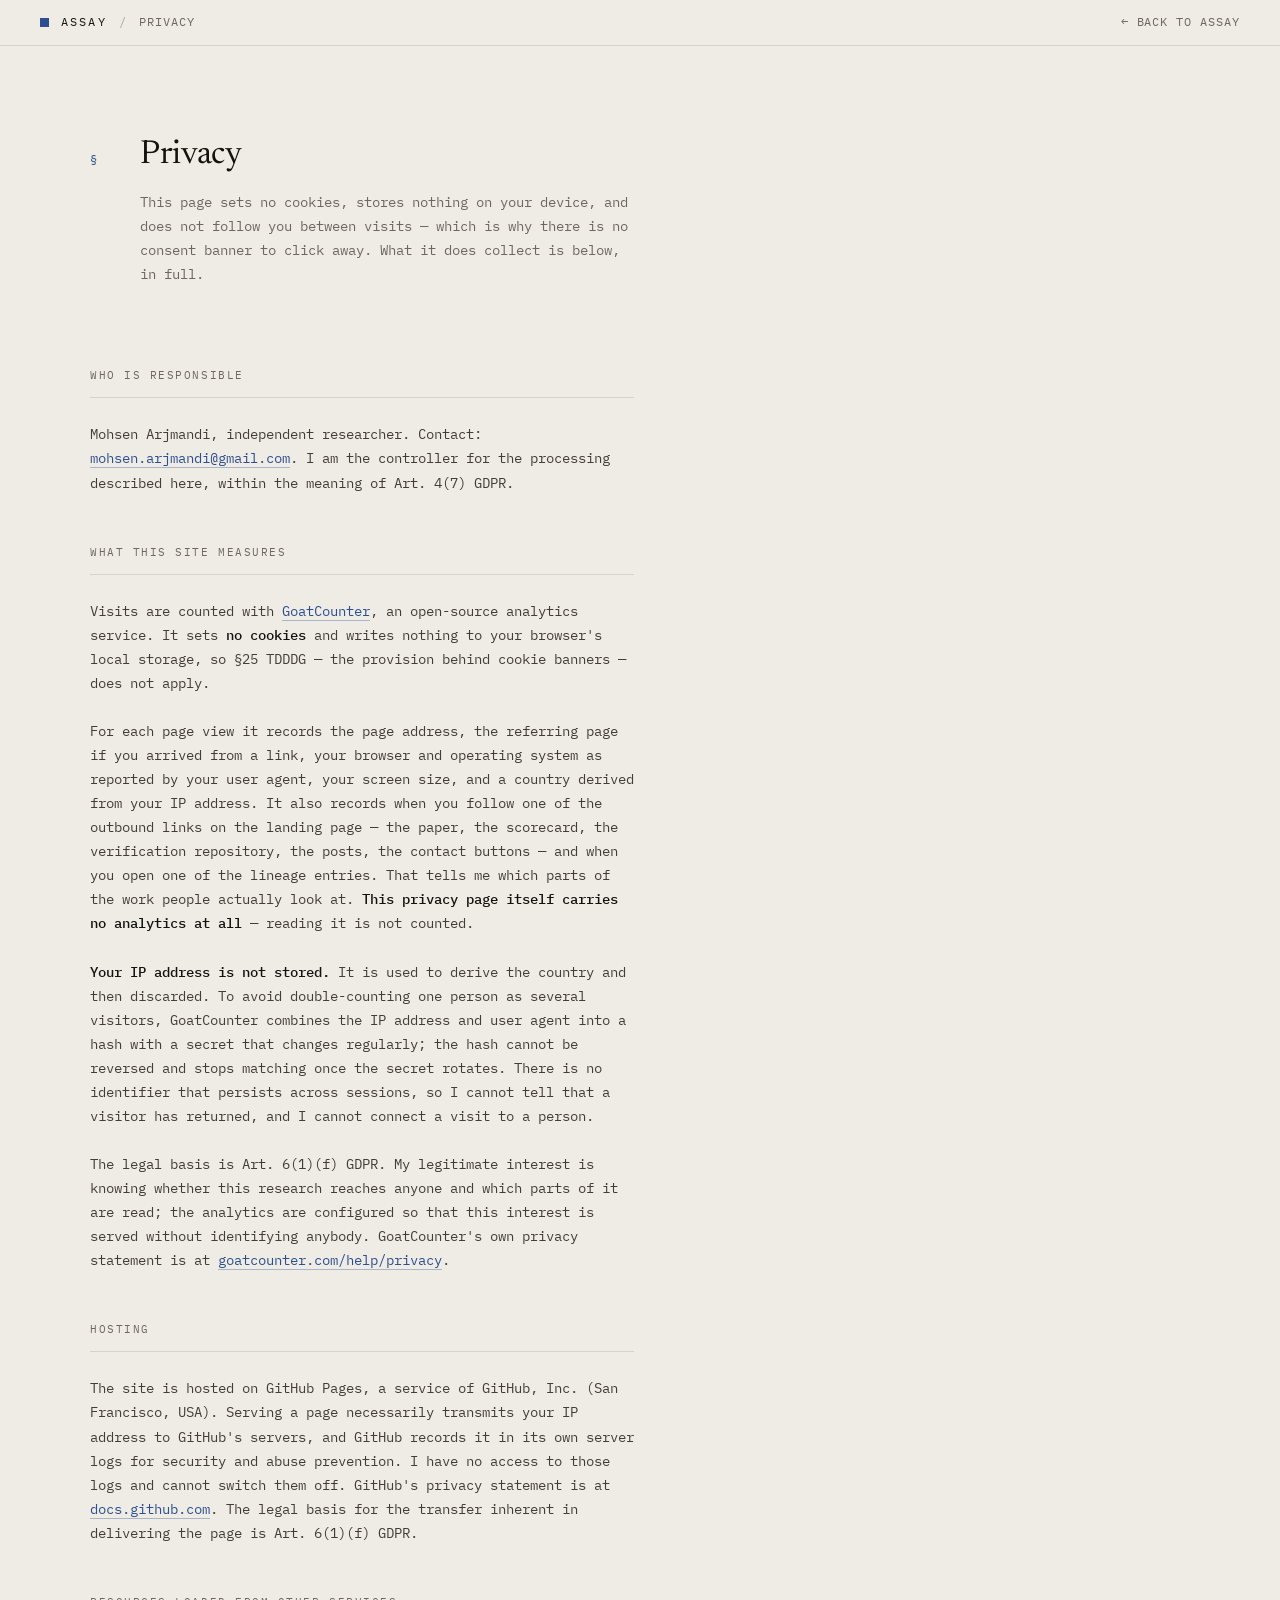
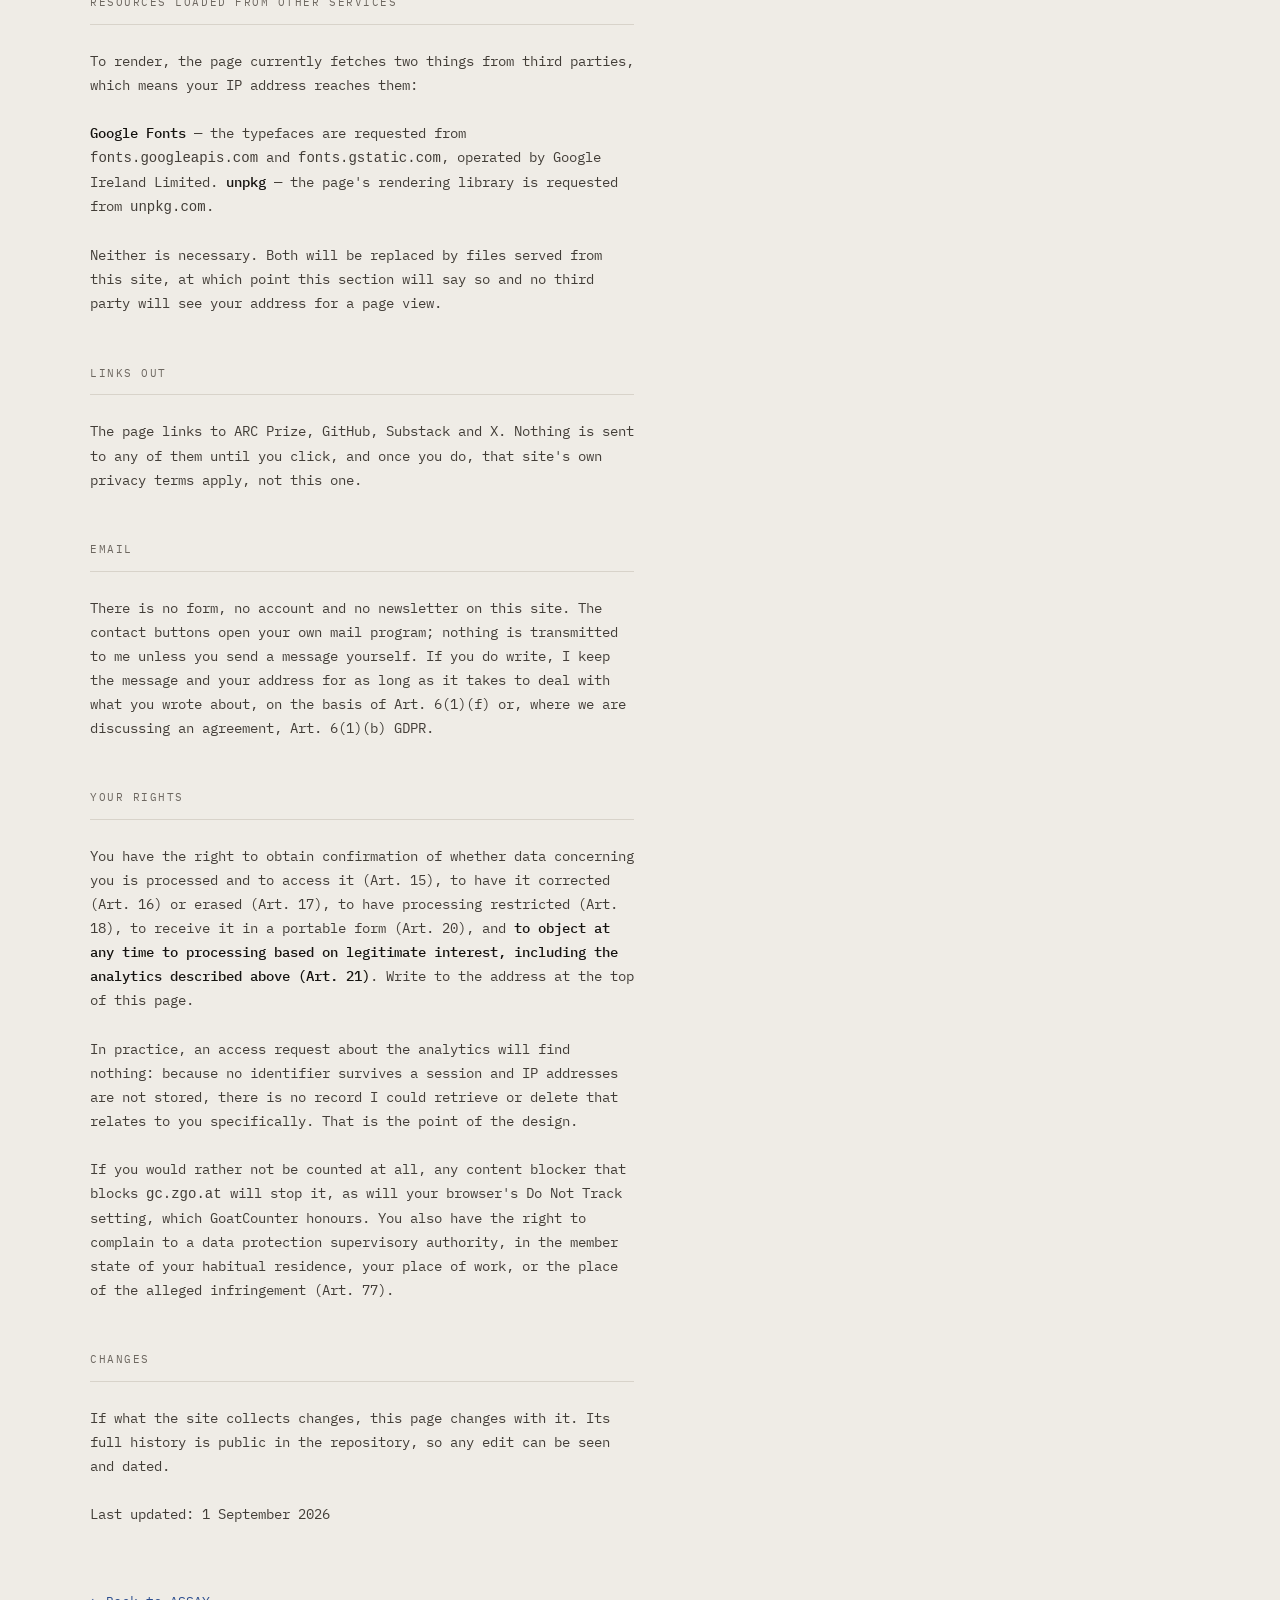
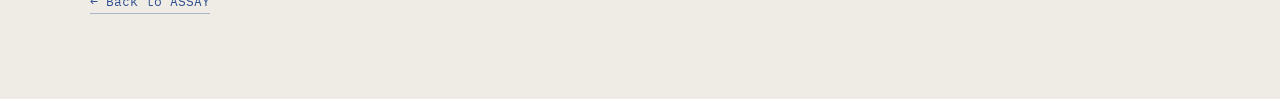
==== privacy.html @ 1b64b1d7 "turn analytics on, add /privacy.html, share one stylesheet GoatCounter - SITE set to assaysite; the " ====
<!DOCTYPE html>
<html lang="en">
<head>
<meta charset="utf-8">
<meta name="viewport" content="width=device-width, initial-scale=1">
<title>Privacy — ASSAY</title>
<meta name="description" content="What this site measures and what it does not. No cookies, no tracking between sessions, no consent banner." />
<meta name="robots" content="noindex" />
<link rel="preconnect" href="https://fonts.googleapis.com" />
<link rel="preconnect" href="https://fonts.gstatic.com" crossorigin="" />
<link href="https://fonts.googleapis.com/css2?family=Newsreader:ital,opsz,wght@0,6..72,300;0,6..72,400;0,6..72,500;1,6..72,300&family=IBM+Plex+Mono:ital,wght@0,300;0,400;0,500;1,400&display=swap" rel="stylesheet" />
<link rel="stylesheet" href="./styles.css">
</head>
<body>
<div class="page">

  <div class="nav">
    <div class="nav__brand">
      <span class="nav__mark"></span>
      <span class="nav__name">ASSAY</span>
      <span class="nav__sep">/</span>
      <span class="nav__tag">privacy</span>
    </div>
    <div class="nav__links">
      <a href="./index.html">← Back to ASSAY</a>
    </div>
  </div>

  <section>
    <div class="wrap">
      <div class="shead">
        <span class="shead__num">§</span>
        <div>
          <h1 class="h2">Privacy</h1>
          <p class="lede">This page sets no cookies, stores nothing on your device, and does not follow you between visits — which is why there is no consent banner to click away. What it does collect is below, in full.</p>
        </div>
      </div>

      <div class="prose">

        <div class="psec">
          <span class="eyebrow">Who is responsible</span>
          <p>Mohsen Arjmandi, independent researcher. Contact: <a href="mailto:mohsen.arjmandi@gmail.com">mohsen.arjmandi@gmail.com</a>. I am the controller for the processing described here, within the meaning of Art. 4(7) GDPR.</p>
        </div>

        <div class="psec">
          <span class="eyebrow">What this site measures</span>
          <p>Visits are counted with <a href="https://www.goatcounter.com" target="_blank" rel="noopener">GoatCounter</a>, an open-source analytics service. It sets <strong>no cookies</strong> and writes nothing to your browser's local storage, so §25 TDDDG — the provision behind cookie banners — does not apply.</p>
          <p>For each page view it records the page address, the referring page if you arrived from a link, your browser and operating system as reported by your user agent, your screen size, and a country derived from your IP address. It also records when you follow one of the outbound links on the landing page — the paper, the scorecard, the verification repository, the posts, the contact buttons — and when you open one of the lineage entries. That tells me which parts of the work people actually look at. <strong>This privacy page itself carries no analytics at all</strong> — reading it is not counted.</p>
          <p><strong>Your IP address is not stored.</strong> It is used to derive the country and then discarded. To avoid double-counting one person as several visitors, GoatCounter combines the IP address and user agent into a hash with a secret that changes regularly; the hash cannot be reversed and stops matching once the secret rotates. There is no identifier that persists across sessions, so I cannot tell that a visitor has returned, and I cannot connect a visit to a person.</p>
          <p>The legal basis is Art. 6(1)(f) GDPR. My legitimate interest is knowing whether this research reaches anyone and which parts of it are read; the analytics are configured so that this interest is served without identifying anybody. GoatCounter's own privacy statement is at <a href="https://www.goatcounter.com/help/privacy" target="_blank" rel="noopener">goatcounter.com/help/privacy</a>.</p>
        </div>

        <div class="psec">
          <span class="eyebrow">Hosting</span>
          <p>The site is hosted on GitHub Pages, a service of GitHub, Inc. (San Francisco, USA). Serving a page necessarily transmits your IP address to GitHub's servers, and GitHub records it in its own server logs for security and abuse prevention. I have no access to those logs and cannot switch them off. GitHub's privacy statement is at <a href="https://docs.github.com/site-policy/privacy-policies/github-privacy-statement" target="_blank" rel="noopener">docs.github.com</a>. The legal basis for the transfer inherent in delivering the page is Art. 6(1)(f) GDPR.</p>
        </div>

        <div class="psec">
          <span class="eyebrow">Resources loaded from other services</span>
          <p>To render, the page currently fetches two things from third parties, which means your IP address reaches them:</p>
          <p><strong>Google Fonts</strong> — the typefaces are requested from <code>fonts.googleapis.com</code> and <code>fonts.gstatic.com</code>, operated by Google Ireland Limited. <strong>unpkg</strong> — the page's rendering library is requested from <code>unpkg.com</code>.</p>
          <p>Neither is necessary. Both will be replaced by files served from this site, at which point this section will say so and no third party will see your address for a page view.</p>
        </div>

        <div class="psec">
          <span class="eyebrow">Links out</span>
          <p>The page links to ARC Prize, GitHub, Substack and X. Nothing is sent to any of them until you click, and once you do, that site's own privacy terms apply, not this one.</p>
        </div>

        <div class="psec">
          <span class="eyebrow">Email</span>
          <p>There is no form, no account and no newsletter on this site. The contact buttons open your own mail program; nothing is transmitted to me unless you send a message yourself. If you do write, I keep the message and your address for as long as it takes to deal with what you wrote about, on the basis of Art. 6(1)(f) or, where we are discussing an agreement, Art. 6(1)(b) GDPR.</p>
        </div>

        <div class="psec">
          <span class="eyebrow">Your rights</span>
          <p>You have the right to obtain confirmation of whether data concerning you is processed and to access it (Art. 15), to have it corrected (Art. 16) or erased (Art. 17), to have processing restricted (Art. 18), to receive it in a portable form (Art. 20), and <strong>to object at any time to processing based on legitimate interest, including the analytics described above (Art. 21)</strong>. Write to the address at the top of this page.</p>
          <p>In practice, an access request about the analytics will find nothing: because no identifier survives a session and IP addresses are not stored, there is no record I could retrieve or delete that relates to you specifically. That is the point of the design.</p>
          <p>If you would rather not be counted at all, any content blocker that blocks <code>gc.zgo.at</code> will stop it, as will your browser's Do Not Track setting, which GoatCounter honours. You also have the right to complain to a data protection supervisory authority, in the member state of your habitual residence, your place of work, or the place of the alleged infringement (Art. 77).</p>
        </div>

        <div class="psec">
          <span class="eyebrow">Changes</span>
          <p>If what the site collects changes, this page changes with it. Its full history is public in the repository, so any edit can be seen and dated.</p>
          <p class="updated">Last updated: 1 September 2026</p>
        </div>

        <a class="pback" href="./index.html">← Back to ASSAY</a>
      </div>
    </div>
  </section>

</div>
</body>
</html>
---- styles.css ----
/* ─────────────────────────────────────────────────────────────
   ASSAY — design tokens
   Two faces: Newsreader for display, IBM Plex Mono for the
   instrument voice. Eight type steps, one 4px space grid.
   ───────────────────────────────────────────────────────────── */
:root {
  /* paper */
  --ground:      #efece6;
  --ground-alt:  #f4f2ee;
  --raised:      #faf9f6;
  --card:        #f7f5f1;
  --card-hover:  #eeebe4;

  /* ink */
  --ink:         #1a1815;
  --ink-strong:  #14120f;
  --ink-body:    #423d37;
  --ink-mute:    #6d6760;
  --ink-faint:   #a9a29a;

  /* rules */
  --rule:        #d8d3ca;
  --rule-soft:   #e4e0d8;

  /* accent */
  --accent:      #2d4f8f;
  --accent-deep: #17325f;
  --accent-wash: #eef1f7;
  --accent-rule: #dfe4ef;

  /* dark band */
  --dark:        #1a1815;
  --dark-sunk:   #131110;
  --dark-rule:   #3b352d;
  --dark-ink:    #eae6de;
  --dark-body:   #c4bdb2;
  --dark-mute:   #8b8478;
  --accent-lift: #94aad3;

  /* faces */
  --mono:  'IBM Plex Mono', ui-monospace, SFMono-Regular, Menlo, monospace;
  --serif: Newsreader, 'Iowan Old Style', Georgia, serif;

  /* type scale — 8 steps, no half pixels */
  --fs-label:  11px;
  --fs-micro:  12px;
  --fs-sm:     13px;
  --fs-base:   14px;
  --fs-lede:   15px;
  --fs-h3:     clamp(19px, 2.1vw, 22px);
  --fs-h2:     clamp(25px, 3.2vw, 33px);
  --fs-h1:     clamp(31px, 5.2vw, 52px);
  --fs-metric: clamp(44px, 7.5vw, 64px);
  --fs-quote:  clamp(17px, 2.2vw, 20px);

  --lh-tight: 1.14;
  --lh-snug:  1.35;
  --lh-body:  1.72;

  --ls-caps:  0.14em;

  /* space — 4px grid */
  --s1: 4px;  --s2: 8px;  --s3: 12px; --s4: 16px;
  --s5: 24px; --s6: 32px; --s7: 48px; --s8: 64px; --s9: 96px;

  --wrap:  1180px;
  --pad-x: clamp(20px, 4vw, 40px);
  --pad-y: clamp(52px, 7vw, 88px);
}

* { box-sizing: border-box; }
body { margin: 0; background: var(--ground); }
html { scroll-behavior: smooth; }
@media (prefers-reduced-motion: reduce) {
  html { scroll-behavior: auto; }
  * { transition: none !important; }
}
::selection { background: var(--accent-rule); }

/* ── links ─────────────────────────────────────────────── */
a { color: var(--accent); text-decoration: none; border-bottom: 1px solid rgba(45,79,143,0.35); transition: color .12s ease, border-color .12s ease; }
a:hover { color: var(--accent-deep); border-bottom-color: var(--accent-deep); }
:focus-visible { outline: 2px solid var(--accent); outline-offset: 2px; }
.band--dark :focus-visible { outline-color: var(--accent-lift); }

/* ── shell ─────────────────────────────────────────────── */
.page {
  background: var(--ground);
  color: var(--ink);
  font-family: var(--mono);
  font-size: var(--fs-base);
  line-height: var(--lh-body);
  -webkit-font-smoothing: antialiased;
  overflow-wrap: break-word;
}
.wrap { max-width: var(--wrap); margin: 0 auto; padding: var(--pad-y) var(--pad-x); }
.band { border-top: 1px solid var(--rule); scroll-margin-top: 64px; }
.band--alt  { background: var(--ground-alt); }
.band--tint { background: var(--raised); }
.band--dark { background: var(--dark); color: var(--dark-ink); }

/* ── nav ───────────────────────────────────────────────── */
.nav {
  position: sticky; top: 0; z-index: 20;
  display: flex; align-items: center; justify-content: space-between;
  gap: var(--s5); flex-wrap: nowrap;
  padding: var(--s3) var(--pad-x);
  background: rgba(239,236,230,0.92);
  backdrop-filter: blur(8px);
  border-bottom: 1px solid var(--rule);
  font-size: var(--fs-micro); letter-spacing: 0.08em;
  text-transform: uppercase; color: var(--ink-mute);
}
.nav__brand { display: flex; align-items: center; gap: var(--s3); min-width: 0; overflow: hidden; }
.nav__mark { width: 9px; height: 9px; background: var(--accent); display: block; flex: 0 0 auto; }
.nav__name { color: var(--ink); letter-spacing: 0.18em; flex: 0 0 auto; }
.nav__sep { color: var(--ink-faint); flex: 0 0 auto; }
.nav__tag { overflow: hidden; text-overflow: ellipsis; white-space: nowrap; min-width: 0; }
.nav__links { display: flex; align-items: center; flex-wrap: nowrap; gap: var(--s5); overflow-x: auto; scrollbar-width: none; min-width: 0; margin-left: auto; white-space: nowrap; }
.nav__links::-webkit-scrollbar { display: none; }
.nav__links a { color: var(--ink-mute); border: 0; }
.nav__links a:hover { color: var(--ink); }

/* ── section headers ───────────────────────────────────── */
.shead { display: grid; grid-template-columns: 26px 1fr; gap: var(--s5); align-items: baseline; margin-bottom: var(--s7); }
.shead__num { font-size: var(--fs-micro); color: var(--accent); letter-spacing: 0.1em; }
.band--dark .shead__num { color: var(--accent-lift); }
.h1 { font-family: var(--serif); font-weight: 300; font-size: var(--fs-h1); line-height: var(--lh-tight); letter-spacing: -0.015em; margin: 0 0 var(--s6); color: var(--ink-strong); text-wrap: balance; }
.h2 { font-family: var(--serif); font-weight: 400; font-size: var(--fs-h2); line-height: var(--lh-snug); letter-spacing: -0.01em; margin: 0; color: var(--ink-strong); text-wrap: balance; }
.band--dark .h2 { color: var(--raised); }
.h3 { font-family: var(--serif); font-weight: 400; font-size: var(--fs-h3); line-height: var(--lh-snug); margin: 0; color: var(--ink-strong); }
.lede { margin: var(--s3) 0 0; color: var(--ink-mute); font-size: var(--fs-base); line-height: var(--lh-body); max-width: 62ch; }
.band--dark .lede { color: var(--dark-mute); }

.eyebrow { font-size: var(--fs-label); letter-spacing: var(--ls-caps); text-transform: uppercase; color: var(--ink-mute); }
.eyebrow--accent { color: var(--accent); }
.band--dark .eyebrow { color: var(--dark-mute); }
.band--dark .eyebrow--accent { color: var(--accent-lift); }

/* a labelled sub-block inside a section */
.block { margin-top: var(--s8); }
.block__label { display: block; padding-bottom: var(--s3); border-bottom: 1px solid var(--rule); margin-bottom: 0; }
.band--dark .block__label { border-bottom-color: var(--dark-rule); }

.note { margin: var(--s5) 0 0; font-size: var(--fs-micro); color: var(--ink-mute); max-width: 78ch; line-height: var(--lh-body); }
.note--body { font-size: var(--fs-base); color: var(--ink-body); max-width: 70ch; }
.band--dark .note--body { color: var(--dark-body); }

/* ── hairline cell grid ────────────────────────────────── */
.cells { display: grid; gap: 1px; background: var(--rule); border: 1px solid var(--rule); }
.cells--2 { grid-template-columns: repeat(auto-fit, minmax(min(100%, 300px), 1fr)); }
.cells--3 { grid-template-columns: repeat(auto-fit, minmax(min(100%, 330px), 1fr)); }
.cells--5 { grid-template-columns: repeat(auto-fit, minmax(min(100%, 200px), 1fr)); }
.cell { background: var(--card); padding: var(--s5) var(--s5) var(--s6); }
.cell--raised { background: var(--raised); }
.cell__label { display: block; margin-bottom: var(--s4); }
.cell__body { font-size: var(--fs-sm); color: var(--ink-body); line-height: var(--lh-body); }
.band--dark .cells { background: var(--dark-rule); border-color: var(--dark-rule); }
.band--dark .cell { background: var(--dark-sunk); }
.band--dark .cell__body { color: var(--dark-body); }

/* ── key/value rows ───────────────────────────────────── */
.rows { display: grid; }
.row {
  display: grid; grid-template-columns: minmax(140px, 0.3fr) 1fr;
  gap: var(--s2) var(--s5);
  padding: var(--s4) 0;
  font-size: var(--fs-sm);
  border-bottom: 1px solid var(--rule-soft);
  align-items: baseline;
}
.row:last-child { border-bottom: 0; }
.row__k { color: var(--ink); }
.row__k--accent { color: var(--accent); font-size: var(--fs-label); letter-spacing: var(--ls-caps); text-transform: uppercase; }
.row__v { color: var(--ink-body); line-height: var(--lh-body); max-width: 74ch; }
@media (max-width: 620px) {
  .row { grid-template-columns: 1fr; }
}

/* ── rule lists (was: detached middle dots) ────────────── */
.rules { list-style: none; margin: var(--s5) 0 0; padding: 0; display: grid; gap: var(--s4); font-size: var(--fs-sm); color: var(--ink-body); }
.rules li { position: relative; padding-left: 22px; line-height: var(--lh-body); }
.rules li::before {
  content: ""; position: absolute; left: 0; top: 0.79em;
  width: 5px; height: 5px; background: var(--accent);
}
.band--dark .rules { color: var(--dark-body); }
.band--dark .rules li::before { background: var(--accent-lift); }

/* ── buttons ───────────────────────────────────────────── */
.btns { display: flex; flex-wrap: wrap; gap: var(--s3); }
.btn {
  border: 1px solid var(--ink); background: transparent; color: var(--ink);
  padding: 13px 22px; font-size: var(--fs-sm); letter-spacing: 0.06em;
  text-transform: uppercase; font-family: var(--mono);
  transition: background .14s ease, border-color .14s ease, color .14s ease;
}
.btn--solid { background: var(--ink); color: var(--raised); }
.btn--solid:hover { background: var(--accent); border-color: var(--accent); color: var(--raised); }
.btn--ghost { border-color: #b8b1a7; }
.btn--ghost:hover { border-color: var(--ink); background: var(--card-hover); color: var(--ink); }
.band--dark .btn--solid { background: var(--raised); border-color: var(--raised); color: var(--ink); }
.band--dark .btn--solid:hover { background: var(--accent-lift); border-color: var(--accent-lift); color: var(--ink); }
.band--dark .btn--ghost { border-color: #4a453e; color: var(--dark-ink); }
.band--dark .btn--ghost:hover { border-color: var(--raised); background: transparent; color: var(--raised); }

/* ── metric card ───────────────────────────────────────── */
.stat { border: 1px solid var(--rule); background: var(--card); }
.stat__head { display: flex; flex-wrap: wrap; align-items: flex-end; justify-content: space-between; gap: var(--s4) var(--s5); padding: var(--s5) var(--s5) var(--s5); }
.stat__num { font-family: var(--serif); font-size: var(--fs-metric); line-height: 1; font-weight: 400; letter-spacing: -0.02em; color: var(--ink-strong); font-variant-numeric: tabular-nums; }
.stat__num + .eyebrow { display: block; margin-top: var(--s2); }
.stat__meta { font-size: var(--fs-micro); color: var(--ink-mute); display: flex; flex-wrap: wrap; gap: var(--s1) var(--s4); margin-left: auto; }
.stat__row { border-top: 1px solid var(--rule-soft); padding: var(--s4) var(--s5); font-size: var(--fs-sm); color: var(--ink-body); display: flex; justify-content: space-between; gap: var(--s4); }
.stat__val { color: var(--accent); font-variant-numeric: tabular-nums; }
.stat__foot { border-top: 1px solid var(--rule); padding: var(--s3) var(--s5); background: var(--ground); font-size: var(--fs-micro); }

/* ── figures ───────────────────────────────────────────── */
.fig { margin: 0; }
.fig--lead { margin-top: var(--s9); border-top: 1px solid var(--rule); padding-top: var(--s5); }
.fig--half { max-width: 720px; }
.fig__label { display: flex; justify-content: space-between; align-items: baseline; gap: var(--s4); border-bottom: 1px solid var(--rule); padding-bottom: var(--s3); margin-bottom: var(--s4); }
.fig--lead .fig__label { border-bottom: 0; padding-bottom: 0; }
.band--dark .fig__label { border-bottom-color: var(--dark-rule); }
.fig canvas { display: block; width: 100%; height: auto; }
.fig__cap { font-size: var(--fs-micro); color: var(--ink-mute); margin-top: var(--s4); max-width: 68ch; line-height: var(--lh-body); }
.band--dark .fig__cap { color: var(--dark-mute); }

/* ── data table ────────────────────────────────────────── */
.tablewrap { overflow-x: auto; border: 1px solid var(--rule); background: var(--raised); }
.table { width: 100%; border-collapse: collapse; font-size: var(--fs-sm); min-width: 760px; font-variant-numeric: tabular-nums; }
.table th {
  text-align: left; font-weight: 400; padding: var(--s4) var(--s4);
  border-bottom: 1px solid var(--rule);
  font-size: var(--fs-label); letter-spacing: 0.1em; text-transform: uppercase; color: var(--ink-mute);
  white-space: nowrap;
}
.table td { padding: var(--s4); border-bottom: 1px solid var(--rule-soft); }
.table tbody tr:last-child td { border-bottom: 0; }
.table .num { text-align: right; }
.table .mute { color: var(--ink-mute); }
.table .nil { color: var(--ink-mute); text-align: right; }
.table .yes { color: var(--accent); text-align: right; }
.table tr.is-ours { background: #f0eee8; }
.table tr.is-ours td:first-child { border-left: 2px solid var(--accent); }
.table tr.is-ours .regime { color: var(--accent); }

/* ── terminal ──────────────────────────────────────────────
   A fixed key gutter plus a wrapping value column, so a long
   --expect-head hash wraps under itself instead of being
   clipped by an overflow scroller.
   ───────────────────────────────────────────────────────── */
.term { border: 1px solid var(--dark-rule); background: var(--dark-sunk); padding: var(--s5) var(--s5); }
.term + .term { margin-top: var(--s5); }
.term__line {
  display: flex; gap: 1ch;
  font-family: var(--mono); font-size: var(--fs-sm); line-height: 1.9;
  color: var(--dark-body);
}
.term__k { flex: 0 0 7ch; color: var(--dark-mute); }
.term__v { flex: 1 1 auto; min-width: 0; white-space: pre-wrap; overflow-wrap: anywhere; }
.term__ok { color: var(--accent-lift); }
@media (max-width: 620px) {
  .term__line { display: grid; grid-template-columns: 1fr; gap: 0; }
  .term__line + .term__line { margin-top: var(--s2); }
}

/* ── download rows ─────────────────────────────────────── */
.dl { display: grid; gap: 1px; background: var(--dark-rule); border: 1px solid var(--dark-rule); margin-top: var(--s6); }
.dl a {
  display: flex; justify-content: space-between; align-items: center; gap: var(--s4);
  background: var(--dark-sunk); padding: var(--s4) var(--s5);
  border: 0; color: var(--dark-ink); font-size: var(--fs-sm);
  transition: background .14s ease;
}
.dl a:hover { background: #211d19; color: var(--dark-ink); }
.dl__sub { display: block; font-size: var(--fs-micro); color: var(--dark-mute); margin-top: var(--s1); }
.dl__arrow { color: var(--accent-lift); flex: 0 0 auto; }

/* ── case cards ────────────────────────────────────────── */
.case { background: var(--raised); padding: var(--s5) var(--s5) var(--s6); }
.case__head { display: flex; justify-content: space-between; gap: var(--s4); margin-bottom: var(--s4); font-size: var(--fs-label); letter-spacing: 0.1em; color: var(--accent); }
.case__head span:last-child { color: var(--ink-mute); }
.case__claim { font-family: var(--serif); font-size: var(--fs-h3); line-height: var(--lh-snug); color: var(--ink-strong); margin: 0 0 var(--s3); }
.case__body { margin: 0; font-size: var(--fs-sm); color: var(--ink-mute); line-height: var(--lh-body); }

/* ── protocol panel ────────────────────────────────────── */
.panel { border: 1px solid var(--accent); background: var(--raised); margin-top: var(--s8); }
.panel__head { padding: var(--s5); border-bottom: 1px solid var(--accent-rule); }
.panel__head .h3 { margin-top: var(--s3); }
.panel__grid { display: grid; gap: 1px; background: var(--accent-rule); grid-template-columns: repeat(auto-fit, minmax(min(100%, 240px), 1fr)); }
.panel__grid > div { background: var(--raised); padding: var(--s5); }
.panel__foot { padding: var(--s5); border-top: 1px solid var(--accent-rule); font-family: var(--serif); font-size: var(--fs-quote); line-height: 1.55; color: var(--ink-strong); text-wrap: pretty; }

/* ── lineage timeline: real disclosure rows ────────────── */
.tl { border-top: 1px solid var(--rule); }
.tl__item { border-bottom: 1px solid var(--rule-soft); }
.tl__item[open] { background: var(--ground-alt); }
.tl__item--lead { background: var(--ground-alt); }
.tl__sum {
  display: grid; grid-template-columns: 74px 1fr 16px;
  gap: var(--s2) var(--s5); align-items: baseline;
  padding: var(--s5) var(--s4);
  cursor: pointer; list-style: none;
  transition: background .14s ease;
}
.tl__sum::-webkit-details-marker { display: none; }
.tl__sum:hover { background: var(--card-hover); }
.tl__sum:focus-visible { outline: 2px solid var(--accent); outline-offset: -2px; }
.tl__date { font-size: var(--fs-micro); color: var(--ink-mute); letter-spacing: 0.06em; white-space: nowrap; }
.tl__item--lead .tl__date, .tl__item[open] .tl__date { color: var(--accent); }
.tl__title { font-size: var(--fs-base); color: var(--ink); line-height: var(--lh-snug); }
.tl__item--lead .tl__title { font-family: var(--serif); font-size: var(--fs-h3); }
.tl__mark { position: relative; width: 16px; height: 16px; color: var(--ink-faint); justify-self: end; }
.tl__mark::before, .tl__mark::after {
  content: ""; position: absolute; background: currentColor;
  left: 50%; top: 50%; transition: transform .16s ease, opacity .16s ease;
}
.tl__mark::before { width: 11px; height: 1px; transform: translate(-50%, -50%); }
.tl__mark::after  { width: 1px; height: 11px; transform: translate(-50%, -50%); }
.tl__item[open] .tl__mark { color: var(--accent); }
.tl__item[open] .tl__mark::after { opacity: 0; transform: translate(-50%, -50%) rotate(90deg); }
.tl__sum:hover .tl__mark { color: var(--ink-mute); }
.tl__body { padding: 0 var(--s4) var(--s5) calc(74px + var(--s5) + var(--s4)); }
.tl__note { margin: 0; font-size: var(--fs-sm); color: var(--ink-mute); line-height: var(--lh-body); max-width: 68ch; }
.tl__link { display: inline-block; margin-top: var(--s4); font-size: var(--fs-micro); letter-spacing: 0.04em; }
@media (max-width: 620px) {
  .tl__sum { grid-template-columns: 1fr 16px; }
  .tl__date { grid-column: 1 / -1; }
  .tl__body { padding-left: var(--s4); }
}

/* ── project stack ─────────────────────────────────────── */
.proj { background: var(--card); padding: var(--s5); }
.proj--now { background: var(--accent-wash); border-left: 2px solid var(--accent); }
.proj .h3 { margin: var(--s3) 0 var(--s2); }
.proj__body { font-size: var(--fs-sm); color: var(--ink-mute); line-height: var(--lh-body); }
.proj--now .proj__body { color: var(--ink-body); }

/* ── layout helpers ────────────────────────────────────── */
.split { display: grid; gap: clamp(36px, 4vw, 56px); align-items: start; grid-template-columns: repeat(auto-fit, minmax(min(100%, 360px), 1fr)); }
.split--hero { gap: clamp(40px, 5vw, 72px); grid-template-columns: repeat(auto-fit, minmax(min(100%, 420px), 1fr)); }
.split--wide { grid-template-columns: repeat(auto-fit, minmax(min(100%, 320px), 1fr)); }
.stack { display: grid; gap: 1px; background: var(--rule); border: 1px solid var(--rule); }

/* ── footer ────────────────────────────────────────────── */
.foot { border-top: 1px solid var(--dark-rule); margin-top: var(--s9); padding-top: var(--s5); display: flex; flex-wrap: wrap; gap: var(--s4); justify-content: space-between; font-size: var(--fs-label); color: var(--dark-mute); letter-spacing: 0.06em; }

/* ── prose pages (privacy) ─────────────────────────────────────────
   Static pages that share the landing page's system but not its
   framework: plain HTML, no runtime, so a legal page always renders.
   ───────────────────────────────────────────────────────────────── */
.prose { max-width: 68ch; }
.prose p { margin: 0 0 var(--s5); font-size: var(--fs-base); color: var(--ink-body); line-height: var(--lh-body); }
.prose p:last-child { margin-bottom: 0; }
.prose a { overflow-wrap: anywhere; }
.prose strong { font-weight: 500; color: var(--ink-strong); }
.psec { padding: var(--s7) 0 0; }
.psec:first-of-type { padding-top: var(--s6); }
.psec > .eyebrow { display: block; padding-bottom: var(--s3); border-bottom: 1px solid var(--rule); margin-bottom: var(--s5); }
.pback { display: inline-block; margin-top: var(--s8); font-size: var(--fs-sm); }
.updated { font-size: var(--fs-micro); color: var(--ink-mute); margin: var(--s5) 0 0; }
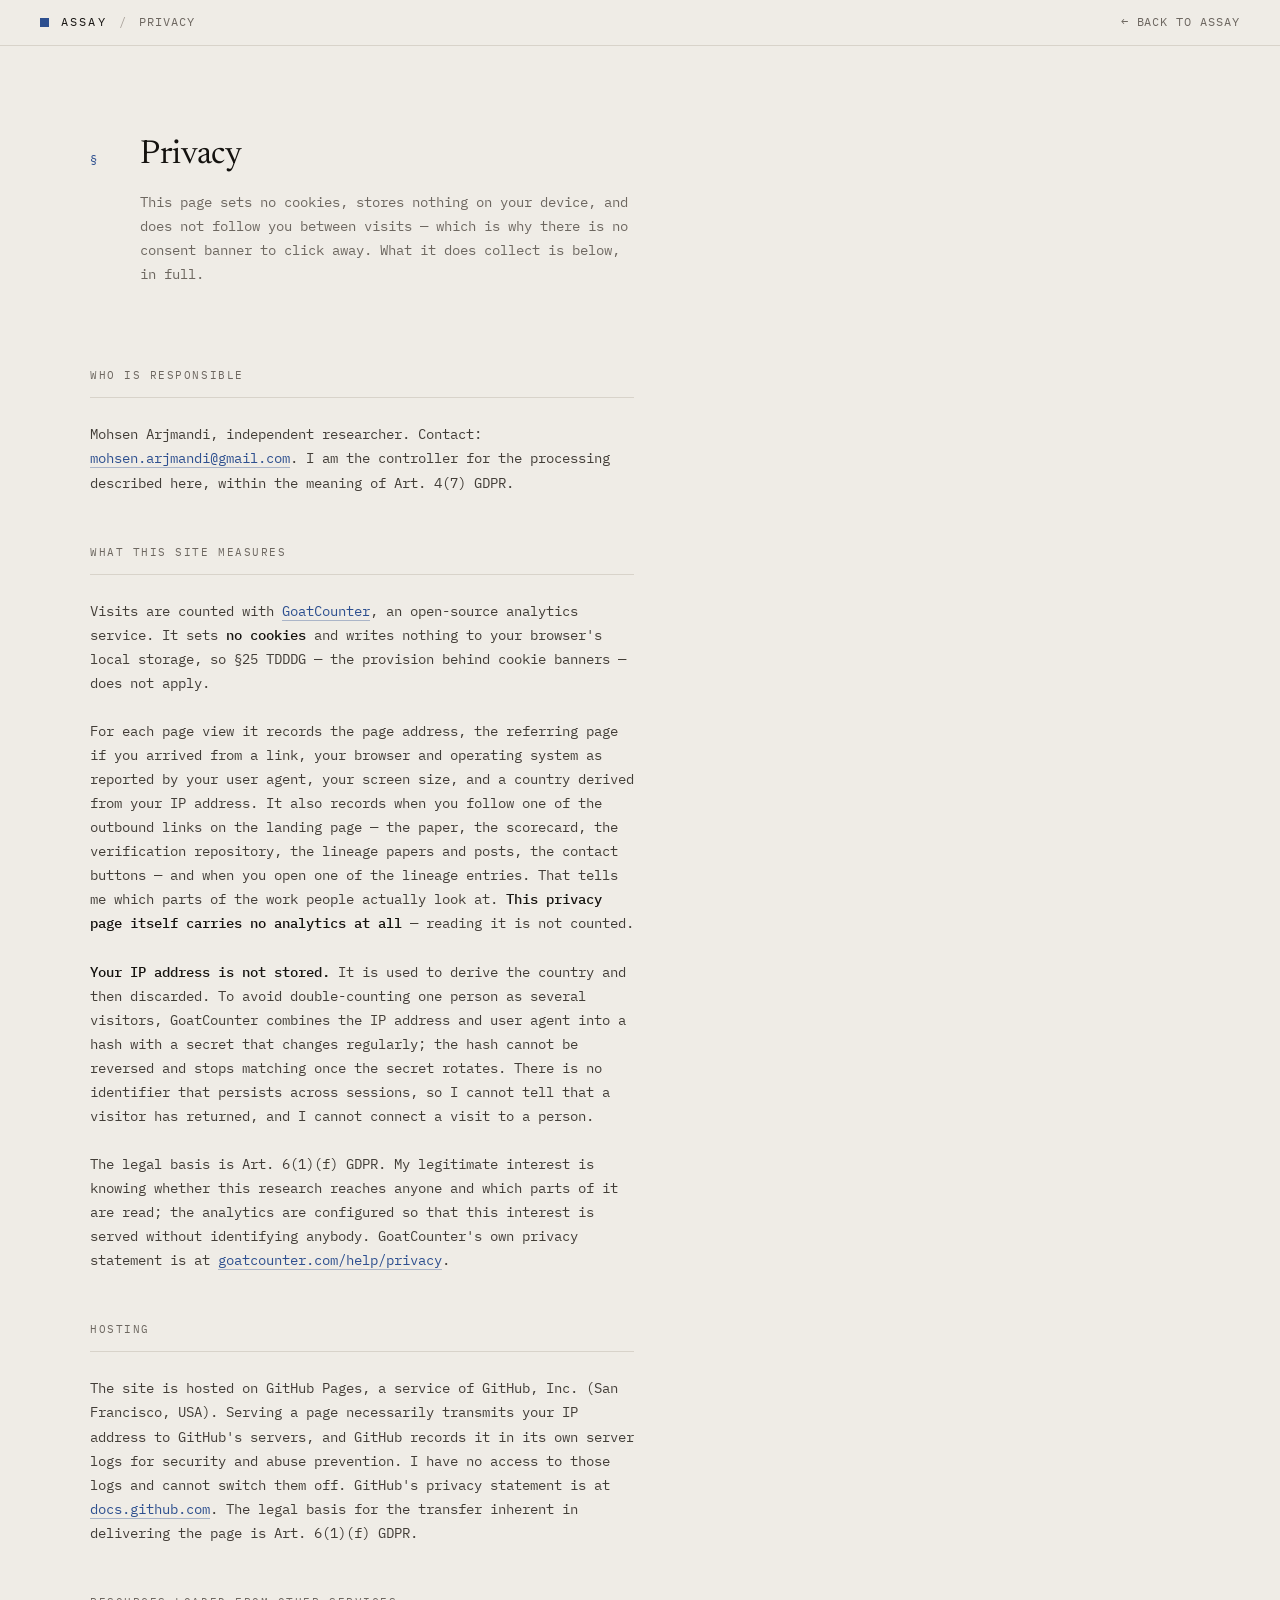
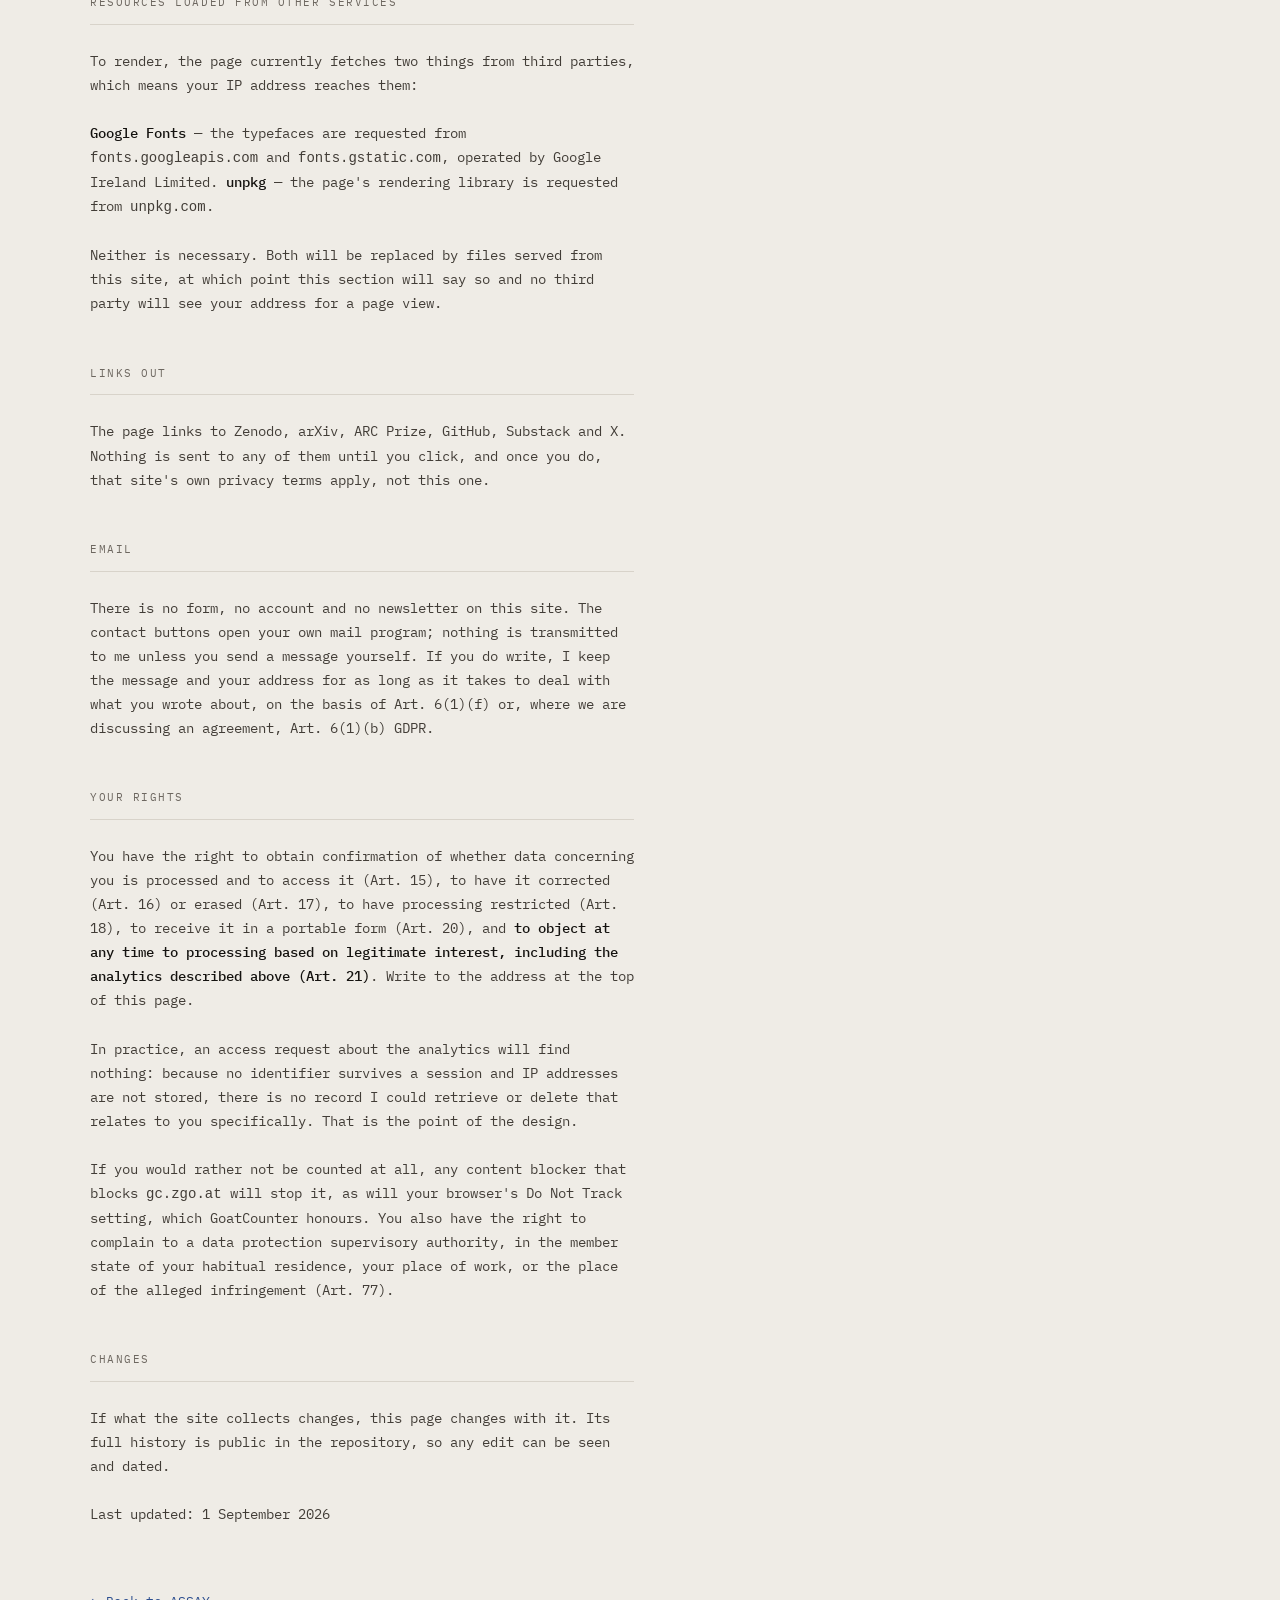
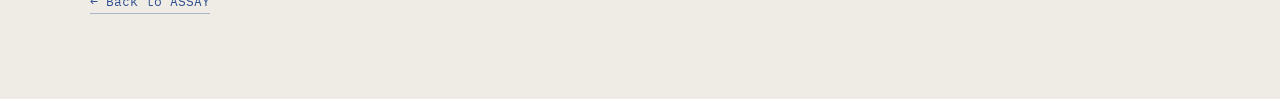
==== commit 82afe301: "analytics, privacy page and shared stylesheet, rebuilt on current main Re-applied onto 66c9dcd rathe" ====
--- a/privacy.html
+++ b/privacy.html
@@ -46,7 +46,7 @@
         <div class="psec">
           <span class="eyebrow">What this site measures</span>
           <p>Visits are counted with <a href="https://www.goatcounter.com" target="_blank" rel="noopener">GoatCounter</a>, an open-source analytics service. It sets <strong>no cookies</strong> and writes nothing to your browser's local storage, so §25 TDDDG — the provision behind cookie banners — does not apply.</p>
-          <p>For each page view it records the page address, the referring page if you arrived from a link, your browser and operating system as reported by your user agent, your screen size, and a country derived from your IP address. It also records when you follow one of the outbound links on the landing page — the paper, the scorecard, the verification repository, the posts, the contact buttons — and when you open one of the lineage entries. That tells me which parts of the work people actually look at. <strong>This privacy page itself carries no analytics at all</strong> — reading it is not counted.</p>
+          <p>For each page view it records the page address, the referring page if you arrived from a link, your browser and operating system as reported by your user agent, your screen size, and a country derived from your IP address. It also records when you follow one of the outbound links on the landing page — the paper, the scorecard, the verification repository, the lineage papers and posts, the contact buttons — and when you open one of the lineage entries. That tells me which parts of the work people actually look at. <strong>This privacy page itself carries no analytics at all</strong> — reading it is not counted.</p>
           <p><strong>Your IP address is not stored.</strong> It is used to derive the country and then discarded. To avoid double-counting one person as several visitors, GoatCounter combines the IP address and user agent into a hash with a secret that changes regularly; the hash cannot be reversed and stops matching once the secret rotates. There is no identifier that persists across sessions, so I cannot tell that a visitor has returned, and I cannot connect a visit to a person.</p>
           <p>The legal basis is Art. 6(1)(f) GDPR. My legitimate interest is knowing whether this research reaches anyone and which parts of it are read; the analytics are configured so that this interest is served without identifying anybody. GoatCounter's own privacy statement is at <a href="https://www.goatcounter.com/help/privacy" target="_blank" rel="noopener">goatcounter.com/help/privacy</a>.</p>
         </div>
@@ -65,7 +65,7 @@
 
         <div class="psec">
           <span class="eyebrow">Links out</span>
-          <p>The page links to ARC Prize, GitHub, Substack and X. Nothing is sent to any of them until you click, and once you do, that site's own privacy terms apply, not this one.</p>
+          <p>The page links to Zenodo, arXiv, ARC Prize, GitHub, Substack and X. Nothing is sent to any of them until you click, and once you do, that site's own privacy terms apply, not this one.</p>
         </div>
 
         <div class="psec">
--- a/styles.css
+++ b/styles.css
@@ -134,8 +134,9 @@
 
 .eyebrow { font-size: var(--fs-label); letter-spacing: var(--ls-caps); text-transform: uppercase; color: var(--ink-mute); }
 .eyebrow--accent { color: var(--accent); }
-.band--dark .eyebrow { color: var(--dark-mute); }
+.band--dark .eyebrow { color: var(--dark); }
 .band--dark .eyebrow--accent { color: var(--accent-lift); }
+.eyebrow.block__label { font-size: var(--fs-lede); }
 
 /* a labelled sub-block inside a section */
 .block { margin-top: var(--s8); }
@@ -158,6 +159,7 @@
 .band--dark .cells { background: var(--dark-rule); border-color: var(--dark-rule); }
 .band--dark .cell { background: var(--dark-sunk); }
 .band--dark .cell__body { color: var(--dark-body); }
+.eyebrow.cell__label { font-size: var(--fs-base); }
 
 /* ── key/value rows ───────────────────────────────────── */
 .rows { display: grid; }
@@ -172,6 +174,8 @@
 .row:last-child { border-bottom: 0; }
 .row__k { color: var(--ink); }
 .row__k--accent { color: var(--accent); font-size: var(--fs-label); letter-spacing: var(--ls-caps); text-transform: uppercase; }
+.row__k { font-size: var(--fs-lede); }
+.row__k--accent { font-size: var(--fs-sm); }
 .row__v { color: var(--ink-body); line-height: var(--lh-body); max-width: 74ch; }
 @media (max-width: 620px) {
   .row { grid-template-columns: 1fr; }
@@ -224,6 +228,11 @@
 .fig canvas { display: block; width: 100%; height: auto; }
 .fig__cap { font-size: var(--fs-micro); color: var(--ink-mute); margin-top: var(--s4); max-width: 68ch; line-height: var(--lh-body); }
 .band--dark .fig__cap { color: var(--dark-mute); }
+@media (max-width: 620px) {
+  /* Fig. 1 carries a title and a stage list; side by side they break
+     mid-phrase on a phone, so give each its own full-width line. */
+  .fig__label { flex-direction: column; align-items: flex-start; gap: var(--s2); }
+}
 
 /* ── data table ────────────────────────────────────────── */
 .tablewrap { overflow-x: auto; border: 1px solid var(--rule); background: var(--raised); }
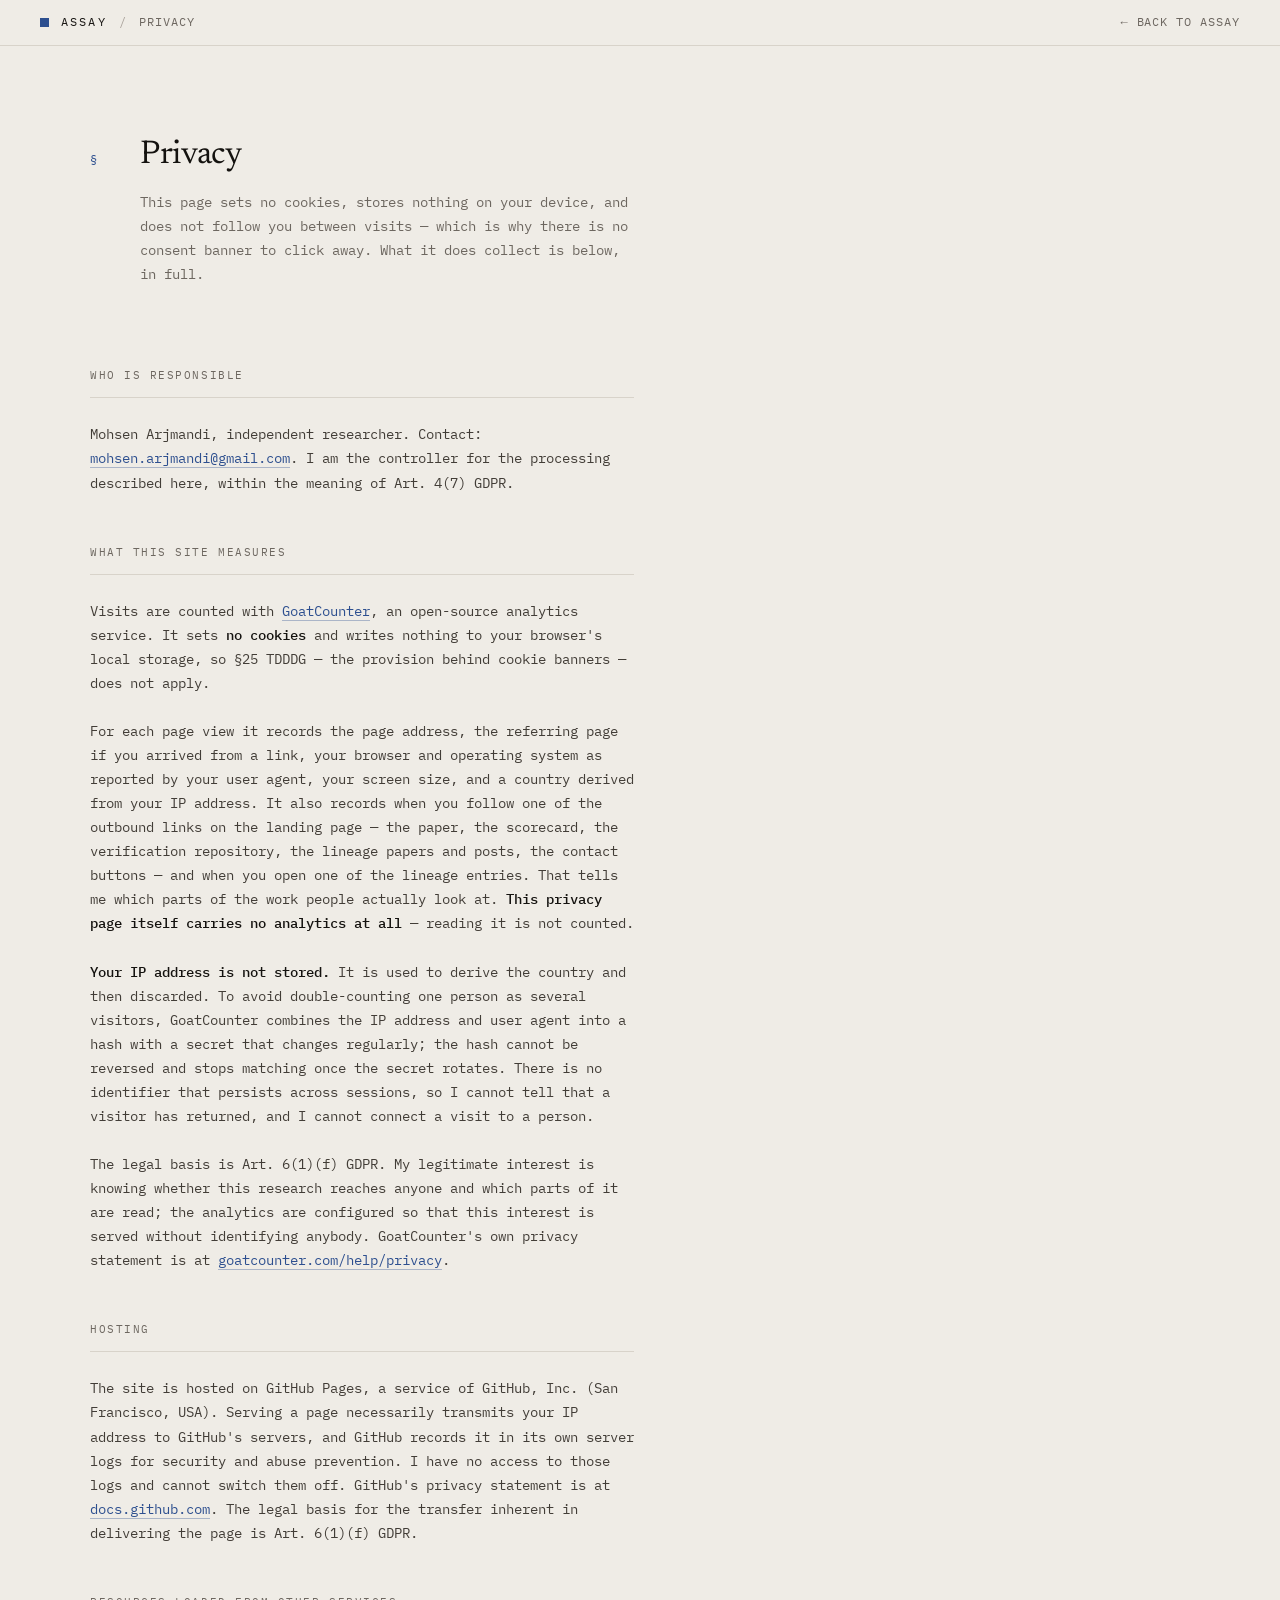
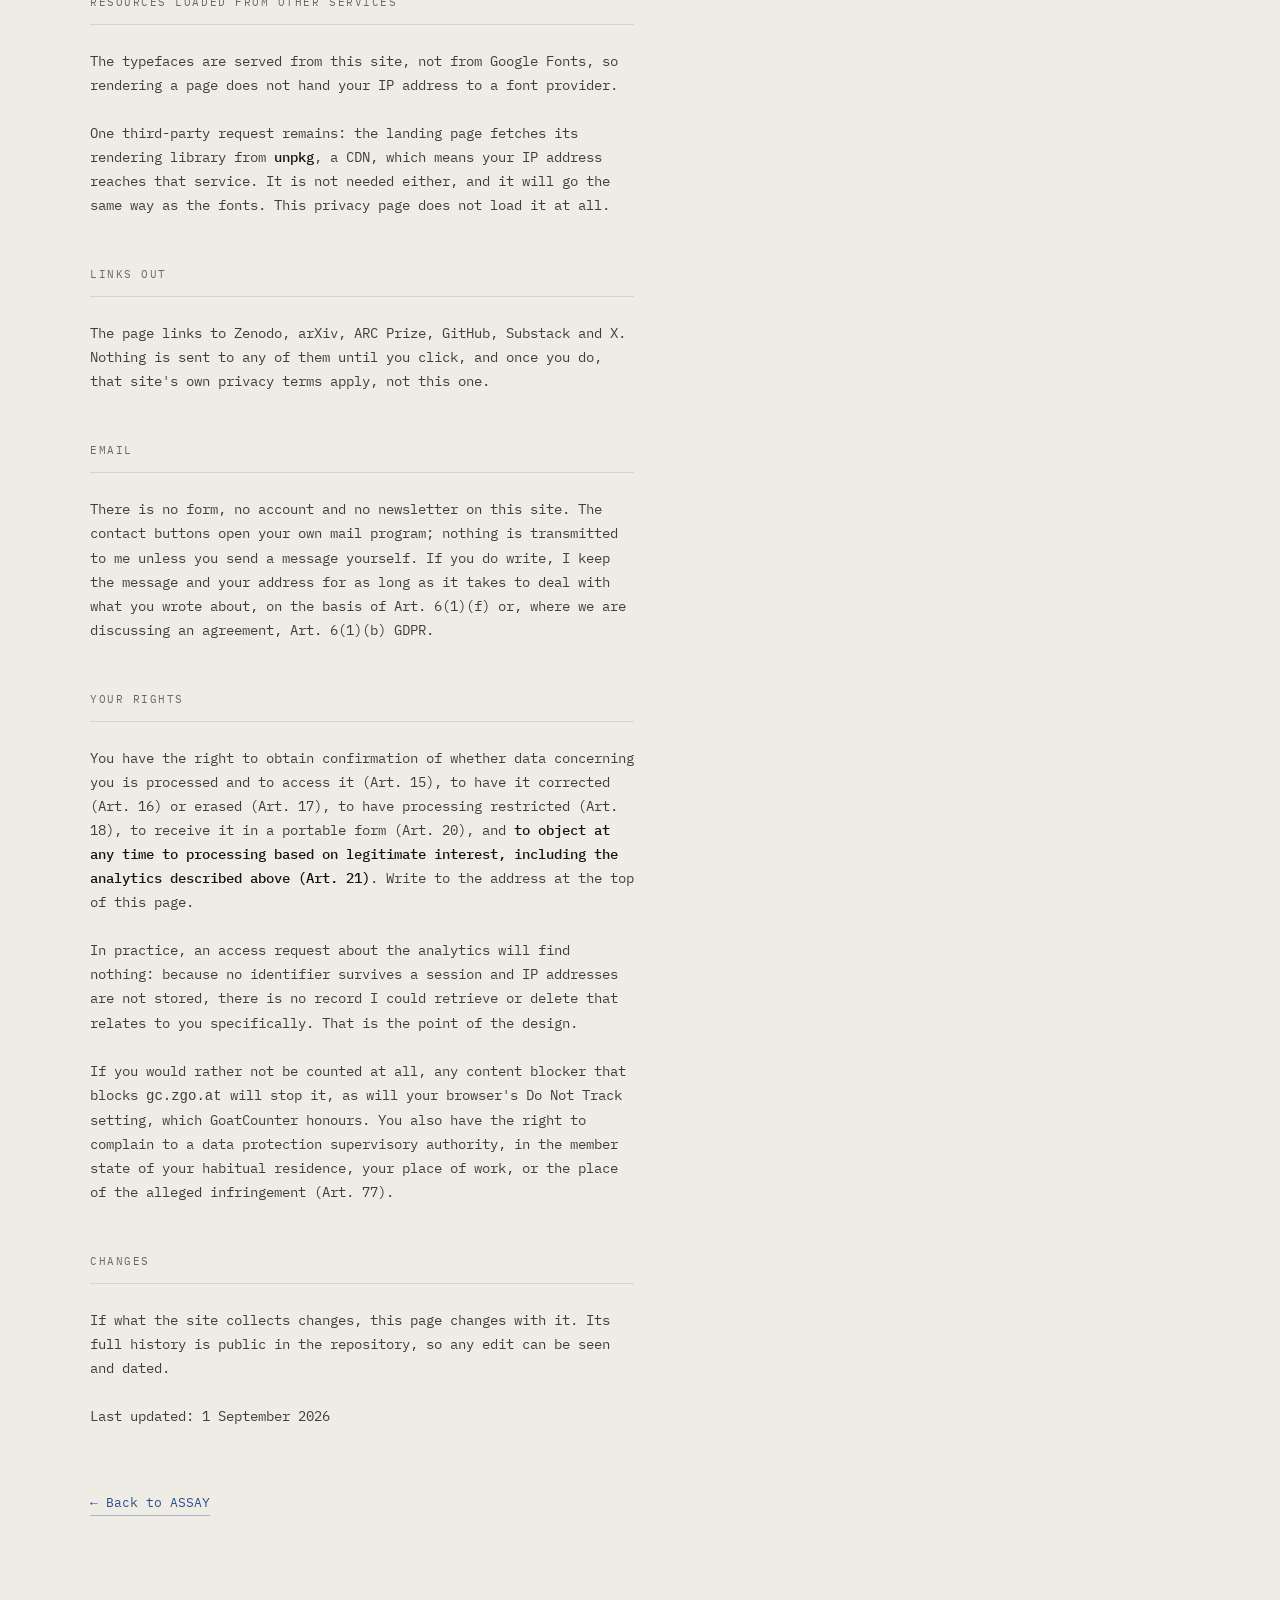
==== commit 8ebd0004: "self-host the fonts; the page no longer calls Google Hot-linking fonts.googleapis.com sent every vis" ====
--- a/privacy.html
+++ b/privacy.html
@@ -6,9 +6,8 @@
 <title>Privacy — ASSAY</title>
 <meta name="description" content="What this site measures and what it does not. No cookies, no tracking between sessions, no consent banner." />
 <meta name="robots" content="noindex" />
-<link rel="preconnect" href="https://fonts.googleapis.com" />
-<link rel="preconnect" href="https://fonts.gstatic.com" crossorigin="" />
-<link href="https://fonts.googleapis.com/css2?family=Newsreader:ital,opsz,wght@0,6..72,300;0,6..72,400;0,6..72,500;1,6..72,300&family=IBM+Plex+Mono:ital,wght@0,300;0,400;0,500;1,400&display=swap" rel="stylesheet" />
+<link rel="preload" as="font" type="font/woff2" crossorigin href="./fonts/ibm-plex-mono-latin-400.woff2">
+<link rel="preload" as="font" type="font/woff2" crossorigin href="./fonts/newsreader-latin-var.woff2">
 <link rel="stylesheet" href="./styles.css">
 </head>
 <body>
@@ -58,9 +57,8 @@
 
         <div class="psec">
           <span class="eyebrow">Resources loaded from other services</span>
-          <p>To render, the page currently fetches two things from third parties, which means your IP address reaches them:</p>
-          <p><strong>Google Fonts</strong> — the typefaces are requested from <code>fonts.googleapis.com</code> and <code>fonts.gstatic.com</code>, operated by Google Ireland Limited. <strong>unpkg</strong> — the page's rendering library is requested from <code>unpkg.com</code>.</p>
-          <p>Neither is necessary. Both will be replaced by files served from this site, at which point this section will say so and no third party will see your address for a page view.</p>
+          <p>The typefaces are served from this site, not from Google Fonts, so rendering a page does not hand your IP address to a font provider.</p>
+          <p>One third-party request remains: the landing page fetches its rendering library from <strong>unpkg</strong>, a CDN, which means your IP address reaches that service. It is not needed either, and it will go the same way as the fonts. This privacy page does not load it at all.</p>
         </div>
 
         <div class="psec">
--- a/styles.css
+++ b/styles.css
@@ -1,3 +1,32 @@
+/* ── faces ─────────────────────────────────────────────────────────
+   Self-hosted, so rendering a page contacts no one but this origin.
+   Latin subsets only, and only the weights the page uses: Newsreader
+   as a variable font for display, IBM Plex Mono at 400 and 500. No
+   italics — the design uses none. Both are SIL Open Font License;
+   see fonts/LICENSE-*.txt.
+   ───────────────────────────────────────────────────────────────── */
+@font-face {
+  font-family: 'Newsreader';
+  font-style: normal;
+  font-weight: 200 700;
+  font-display: swap;
+  src: url('./fonts/newsreader-latin-var.woff2') format('woff2-variations');
+}
+@font-face {
+  font-family: 'IBM Plex Mono';
+  font-style: normal;
+  font-weight: 400;
+  font-display: swap;
+  src: url('./fonts/ibm-plex-mono-latin-400.woff2') format('woff2');
+}
+@font-face {
+  font-family: 'IBM Plex Mono';
+  font-style: normal;
+  font-weight: 500;
+  font-display: swap;
+  src: url('./fonts/ibm-plex-mono-latin-500.woff2') format('woff2');
+}
+
 /* ─────────────────────────────────────────────────────────────
    ASSAY — design tokens
    Two faces: Newsreader for display, IBM Plex Mono for the
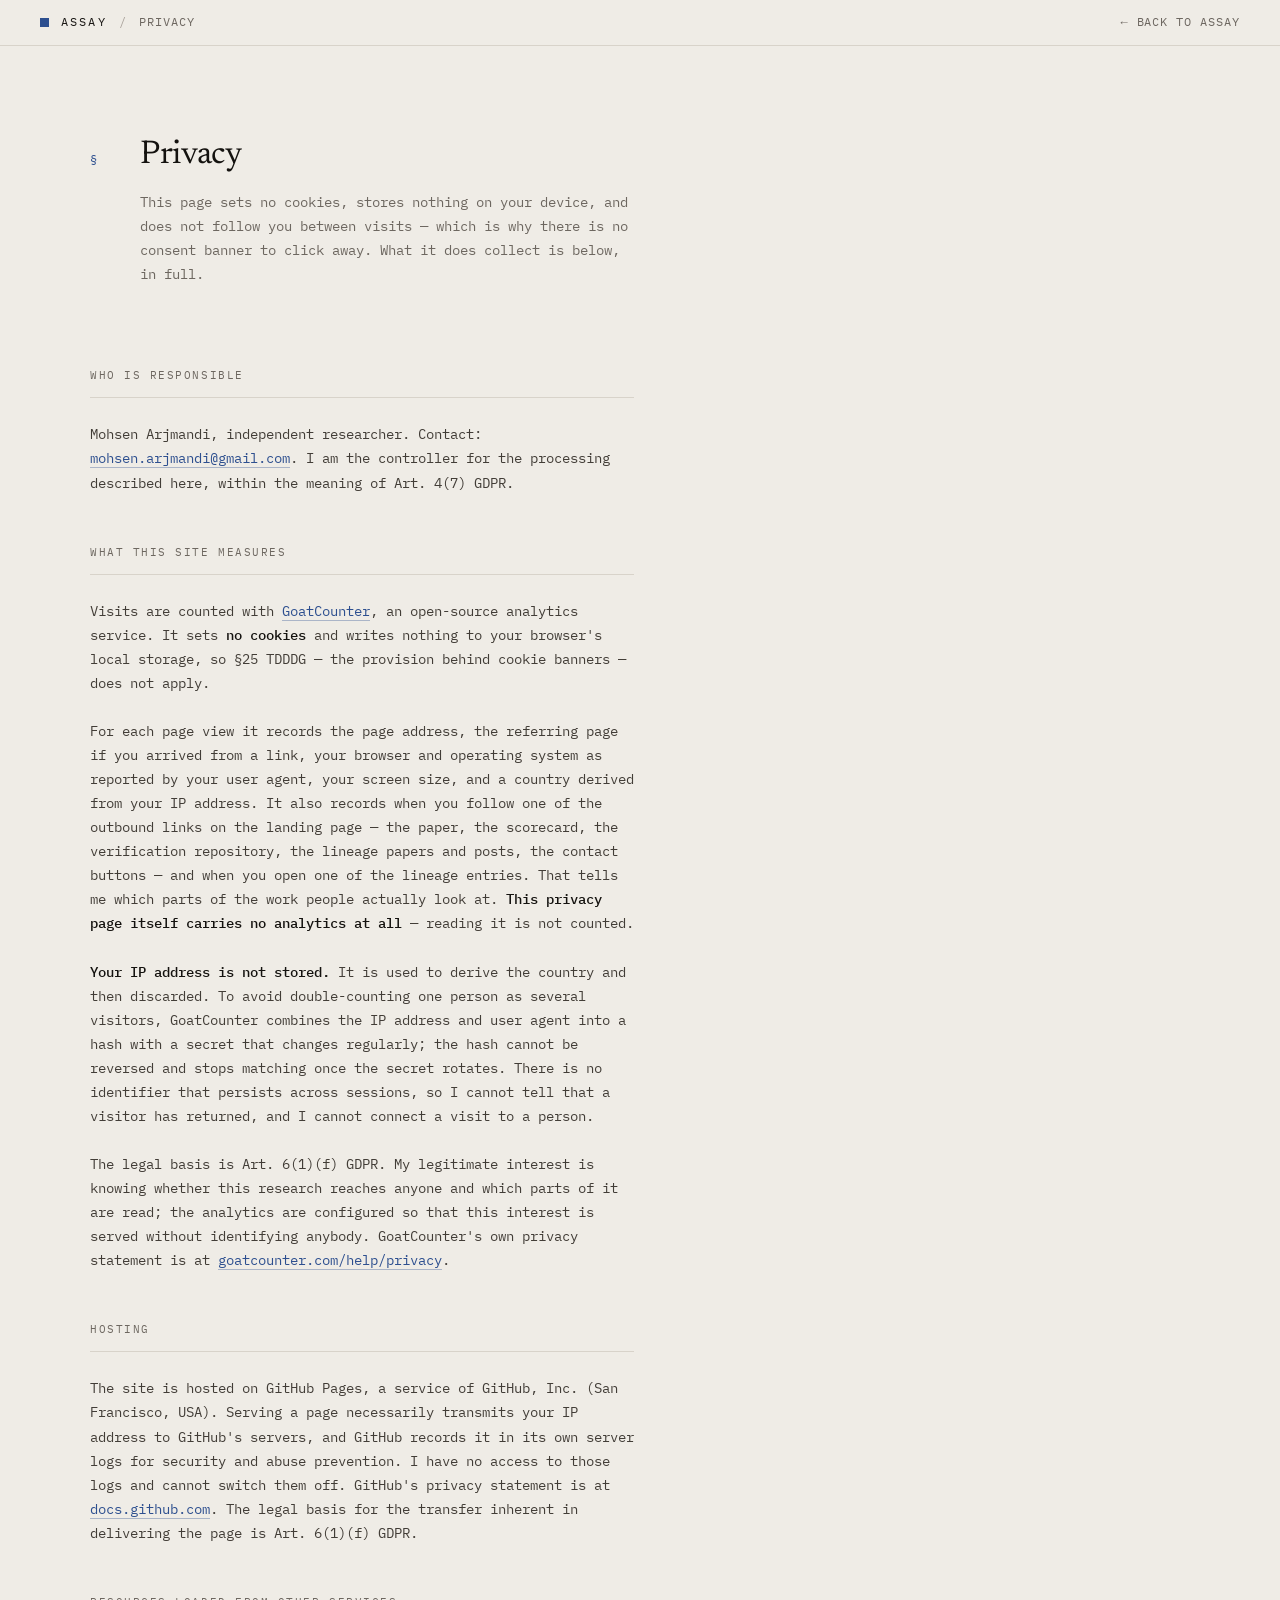
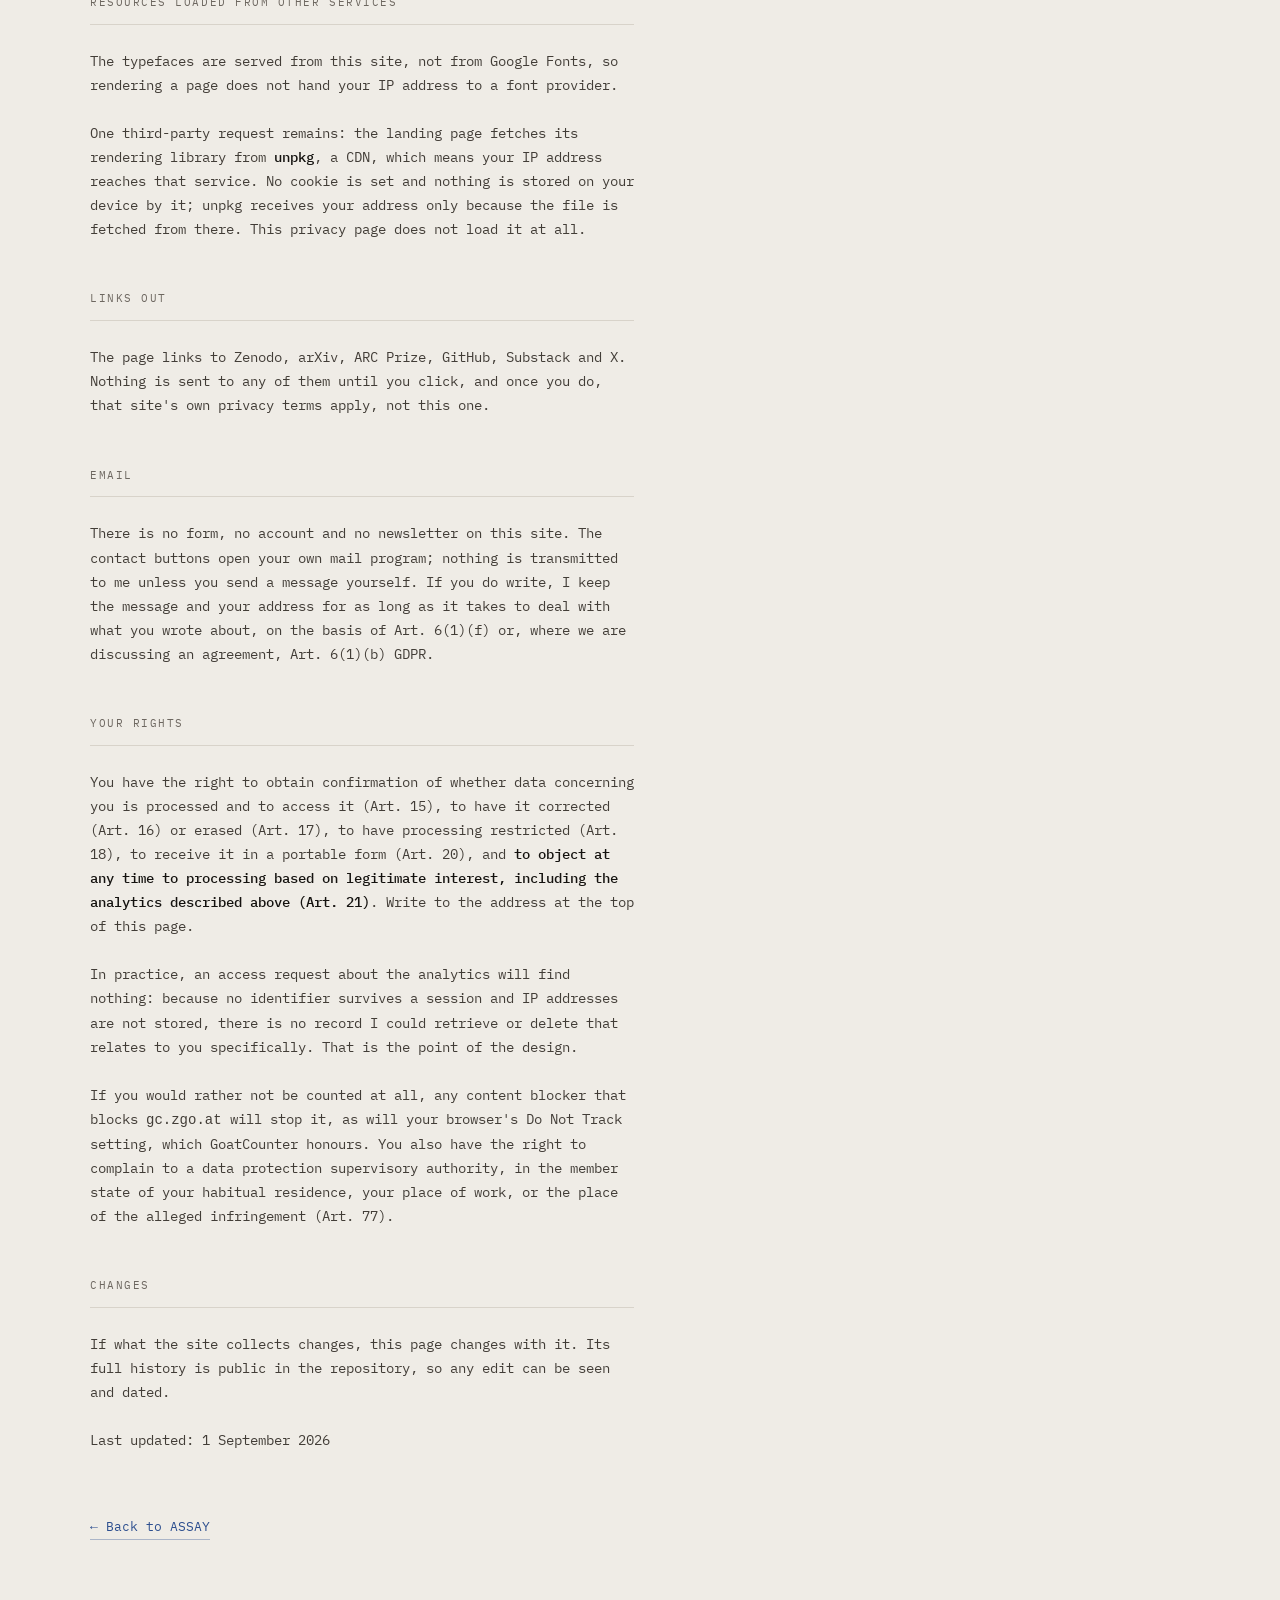
==== commit b56281b9: "privacy: state the unpkg fact without promising to remove it The notice said the unpkg request "will" ====
--- a/privacy.html
+++ b/privacy.html
@@ -58,7 +58,7 @@
         <div class="psec">
           <span class="eyebrow">Resources loaded from other services</span>
           <p>The typefaces are served from this site, not from Google Fonts, so rendering a page does not hand your IP address to a font provider.</p>
-          <p>One third-party request remains: the landing page fetches its rendering library from <strong>unpkg</strong>, a CDN, which means your IP address reaches that service. It is not needed either, and it will go the same way as the fonts. This privacy page does not load it at all.</p>
+          <p>One third-party request remains: the landing page fetches its rendering library from <strong>unpkg</strong>, a CDN, which means your IP address reaches that service. No cookie is set and nothing is stored on your device by it; unpkg receives your address only because the file is fetched from there. This privacy page does not load it at all.</p>
         </div>
 
         <div class="psec">
--- a/styles.css
+++ b/styles.css
@@ -163,7 +163,7 @@
 
 .eyebrow { font-size: var(--fs-label); letter-spacing: var(--ls-caps); text-transform: uppercase; color: var(--ink-mute); }
 .eyebrow--accent { color: var(--accent); }
-.band--dark .eyebrow { color: var(--dark); }
+.band--dark .eyebrow { color: var(--dark-mute); }
 .band--dark .eyebrow--accent { color: var(--accent-lift); }
 .eyebrow.block__label { font-size: var(--fs-lede); }
 
